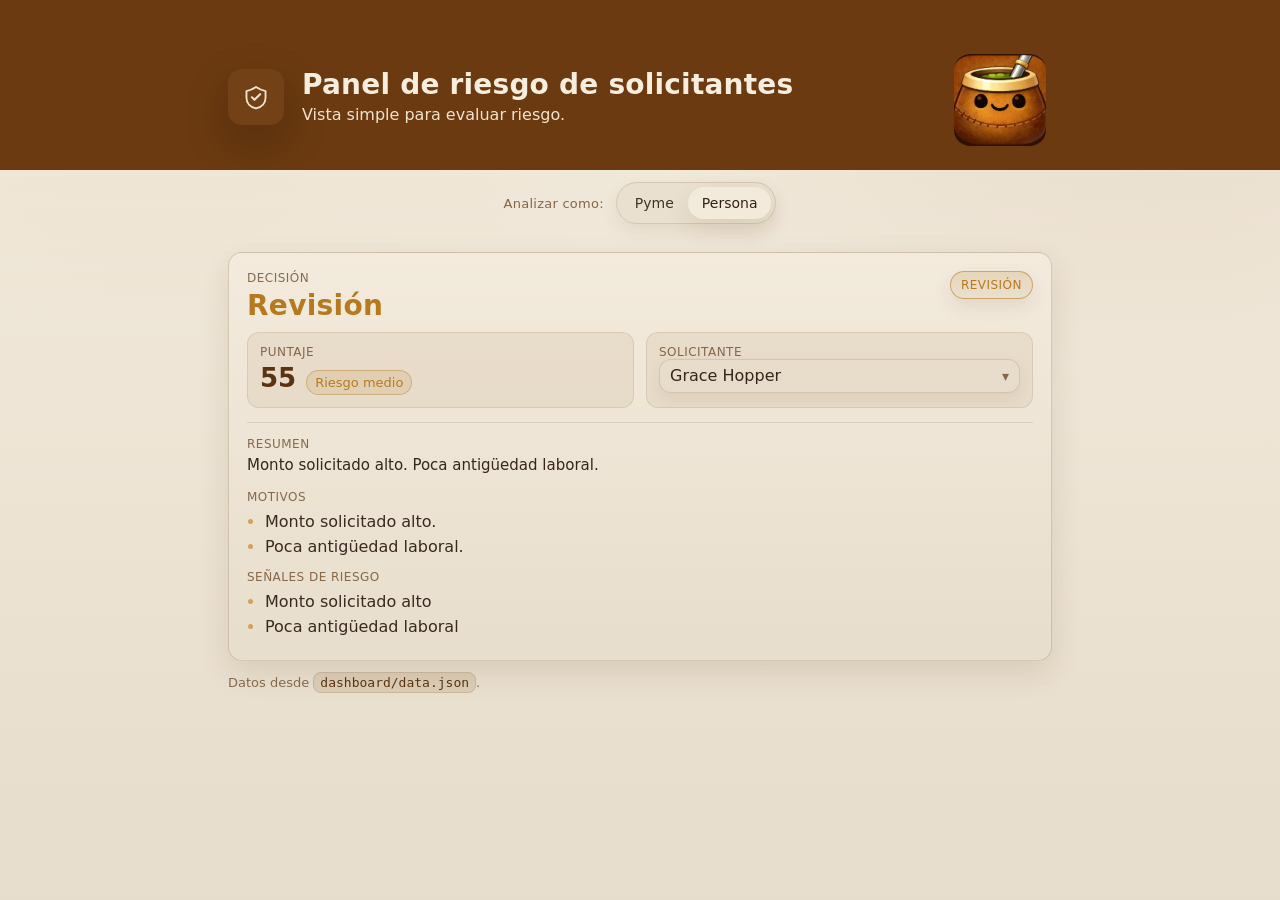
==== dashboard/index.html @ f21d4fff "modo pyme" ====
<!doctype html>
<html lang="es">
  <head>
    <meta charset="UTF-8" />
    <meta name="viewport" content="width=device-width, initial-scale=1.0" />
    <title>Panel de riesgo de solicitantes</title>
    <link rel="icon" href="./favicon.svg" type="image/svg+xml" />
    <link rel="stylesheet" href="./styles.css" />
  </head>
  <body>
    <header class="heroBar">
      <div class="container heroInner">
        <div class="heroFrame">
          <div class="heroBlock heroBlockLeft">
            <div class="heroIcon" aria-hidden="true">
              <svg viewBox="0 0 24 24" fill="none" aria-hidden="true">
                <path
                  d="M12 2.8c3.2 2.2 6.6 3.2 8.8 3.7v6.1c0 4.9-3.4 8.7-8.8 9.9-5.4-1.2-8.8-5-8.8-9.9V6.5c2.2-.5 5.6-1.5 8.8-3.7Z"
                  stroke="currentColor"
                  stroke-width="1.7"
                  stroke-linejoin="round"
                />
                <path
                  d="M8.2 12.2l2.4 2.4 5.2-5.2"
                  stroke="currentColor"
                  stroke-width="1.9"
                  stroke-linecap="round"
                  stroke-linejoin="round"
                />
              </svg>
            </div>
          </div>

          <div class="heroBlock heroBlockCenter">
            <h1 class="heroTitle">Panel de riesgo de solicitantes</h1>
            <p class="heroSubtitle">Vista simple para evaluar riesgo.</p>
          </div>

          <div class="heroBlock heroBlockRight" aria-hidden="true">
            <img class="heroMateo" src="./assets/MATEO-LOGO.png" alt="" aria-hidden="true" />
          </div>
        </div>
      </div>
    </header>

    <section class="analysisBar" aria-label="Tipo de análisis">
      <div class="container analysisInner">
        <div class="analysisLabel">Analizar como:</div>
        <div class="segmented" role="radiogroup" aria-label="Analizar como">
          <input type="radio" name="analysisType" id="analysisPyme" class="segmentedInput" value="pyme" />
          <label for="analysisPyme" class="segmentedOption">Pyme</label>

          <input type="radio" name="analysisType" id="analysisPersona" class="segmentedInput" value="persona" checked />
          <label for="analysisPersona" class="segmentedOption">Persona</label>
        </div>
      </div>
    </section>

    <main class="container">
      <section class="card" id="app">
        <div class="hero">
          <div class="heroTop">
            <div>
              <div class="label">Decisión</div>
              <div class="decisionText" id="decisionText">—</div>
            </div>
            <div class="pill decisionPill" id="decisionPill">—</div>
          </div>
          <div class="heroMeta">
            <div class="metaItem">
              <div class="label">Puntaje</div>
              <div class="metaValue">
                <span class="scoreValue" id="score">—</span>
                <span class="scoreContext" id="scoreContext">—</span>
              </div>
            </div>
            <div class="metaItem">
              <div class="label" id="applicantMetaLabel">Solicitante</div>
              <div class="dropdown" id="applicantDropdown">
                <button class="dropdownTrigger" id="applicantTrigger" type="button" aria-haspopup="listbox" aria-expanded="false">
                  <span class="metaValue" id="applicantName">—</span>
                  <span class="chevron" aria-hidden="true">▾</span>
                </button>
                <div class="dropdownMenu" id="applicantMenu" role="listbox" aria-label="Elegir solicitante">
                  <div class="menuSearch">
                    <input
                      class="menuSearchInput"
                      id="applicantSearch"
                      type="search"
                      placeholder="Buscar solicitante…"
                      autocomplete="off"
                      aria-label="Buscar solicitante"
                    />
                  </div>
                  <div id="applicantMenuItems"></div>
                </div>
              </div>
            </div>
          </div>
        </div>

        <section class="subcard" id="applicantDetails">
          <div class="subcardTitle" id="applicantDetailsTitle">Datos del solicitante</div>
          <div class="detailsGrid">
            <div class="detail" data-field>
              <div class="label" id="labelMonthlyIncome">Ingreso mensual</div>
              <div class="value" id="monthlyIncome">—</div>
            </div>
            <div class="detail" data-field>
              <div class="label" id="labelRequestedAmount">Monto solicitado</div>
              <div class="value" id="requestedAmount">—</div>
            </div>
            <div class="detail" data-field>
              <div class="label" id="labelEmployment">Empleo</div>
              <div class="value" id="employmentStatus">—</div>
            </div>
            <div class="detail" data-field>
              <div class="label" id="labelJobTenure">Antigüedad laboral</div>
              <div class="value" id="monthsAtJob">—</div>
            </div>
          </div>
        </section>

        <div class="field">
          <div class="label">Resumen</div>
          <div class="value summary" id="summary">—</div>
        </div>

        <div class="field">
          <div class="label">Motivos</div>
          <ul class="list" id="reasons"></ul>
        </div>

        <div class="field">
          <div class="label">Señales de riesgo</div>
          <ul class="list" id="flags"></ul>
        </div>
      </section>

      <footer class="footer muted">
        Datos desde <code>dashboard/data.json</code>.
      </footer>
    </main>

    <script type="module" src="./main.js"></script>
  </body>
</html>
---- dashboard/styles.css ----
/* MATEO-inspired palette */
:root {
  
  --brown-dark: #5a3412;
  --brown-medium: #8b5a2b;
  --brown-primary: #fdead6;
  --beige-light: #e7ddcc;
  --beige-medium: #d8c7ae;
  --cream-soft: #f3ebdd;
  --gold-soft: #d3a15a;

  --text: #2a1a10;
  --muted: rgba(90, 52, 18, 0.68);
  --border: rgba(90, 52, 18, 0.18);
  --shadow: 0 12px 30px rgba(90, 52, 18, 0.12);
  --shadow-soft: 0 8px 18px rgba(90, 52, 18, 0.10);
  --radius: 14px;
  --ring: 0 0 0 4px rgba(211, 161, 90, 0.28);

  --risk-low: #1f7a3a;
  --risk-mid: #b7791f;
  --risk-high: #b8322a;

  --hero-icon-size: 56px;
  --hero-text-gap: 14px;
}

* {
  box-sizing: border-box;
}

html,
body {
  height: 100%;
}

body {
  margin: 0;
  /* Unified warm background (no bands / no seams) */
  background:
    radial-gradient(1200px 700px at 12% -10%, rgba(211, 161, 90, 0.10), transparent 60%),
    radial-gradient(900px 600px at 90% 0%, rgba(139, 90, 43, 0.10), transparent 62%),
    linear-gradient(180deg, var(--cream-soft), var(--beige-light));
  color: var(--text);
  font-family: Inter, ui-sans-serif, system-ui, -apple-system, Segoe UI, Roboto, Arial, sans-serif;
}

.container {
  max-width: 860px;
  /* Base container should not impose vertical spacing */
  margin: 0 auto;
  padding: 0 18px;
}

/* === HERO (top bar) === */
.heroBar {
  position: relative;
  overflow: hidden;
  padding: 32px 0 24px 0;
  color: #f3e4cf;
  background: #6b3a10;
  box-shadow: none;
}

.heroBar .container {
  /* Keep hero content positioned as before */
  margin-top: 16px;
  margin-bottom: 0;
}

main.container {
  /* Separate main layout spacing from hero */
  margin-top: 16px;
  margin-bottom: 28px;
}

.analysisBar {
  padding: 12px 0;
}

.analysisInner {
  display: flex;
  align-items: center;
  justify-content: center;
  gap: 12px;
}

.analysisLabel {
  font-size: 13px;
  color: rgba(90, 52, 18, 0.72);
  letter-spacing: 0.02em;
}

.segmented {
  display: inline-flex;
  align-items: center;
  gap: 0;
  padding: 4px;
  border-radius: 999px;
  background: rgba(231, 221, 204, 0.70);
  border: 1px solid rgba(90, 52, 18, 0.14);
  box-shadow: 0 8px 18px rgba(90, 52, 18, 0.08);
}

.segmentedInput {
  position: absolute;
  opacity: 0;
  pointer-events: none;
}

.segmentedOption {
  padding: 8px 14px;
  border-radius: 999px;
  cursor: pointer;
  user-select: none;
  font-size: 14px;
  color: rgba(42, 26, 16, 0.88);
  transition: background 140ms ease, color 140ms ease, box-shadow 140ms ease;
}

.segmentedInput:checked + .segmentedOption {
  background: rgba(243, 235, 221, 0.92);
  color: rgba(42, 26, 16, 0.96);
  box-shadow: 0 10px 24px rgba(90, 52, 18, 0.10);
}

.segmentedOption:focus-visible {
  outline: none;
  box-shadow: var(--ring);
}

.heroBar::before {
  content: none;
}

.heroBar::after {
  content: none;
}

.heroInner {
  position: relative;
  z-index: 1;
  display: block;
}

.heroFrame {
  width: 100%;
  display: grid;
  grid-template-columns: auto 1fr auto;
  align-items: center;
  column-gap: 18px;
  margin-top: 0;
}

.heroBlock {
  min-width: 0;
  display: flex;
  align-items: center;
}

.heroBlockLeft {
  justify-content: flex-start;
}

.heroBlockCenter {
  flex-direction: column;
  align-items: flex-start;
  justify-content: center;
  gap: 6px;
}

.heroBlockRight {
  justify-content: flex-end;
}

.heroIcon {
  width: var(--hero-icon-size);
  height: var(--hero-icon-size);
  border-radius: 14px;
  display: grid;
  place-items: center;
  background: rgba(139, 90, 43, 0.22);
  color: #f3e4cf;
  box-shadow: 0 18px 44px rgba(0, 0, 0, 0.22);
}

.heroIcon svg {
  width: 26px;
  height: 26px;
}

.heroTitle {
  margin: 0;
  font-size: 28px;
  line-height: 1.05;
  font-weight: 700;
  color: #f7eedd;
  letter-spacing: 0.2px;
}

.heroSubtitle {
  margin: 0;
  max-width: 60ch;
  font-size: 16px;
  font-weight: 400;
  color: #f3e4cf;
}

.heroMateo {
  width: 92px;
  height: 92px;
  border-radius: 16px;
  display: block;
  object-fit: cover;
  object-position: center;
  justify-self: end;
  align-self: start;
  margin-top: 6px;
  margin-right: 6px;
}

/* === CONTENT CARD (do not change visual intent) === */
.card {
  margin-top: 0;
  border: 1px solid var(--border);
  border-radius: var(--radius);
  padding: 18px;
  background: linear-gradient(180deg, rgba(243, 235, 221, 0.92), rgba(231, 221, 204, 0.92));
  box-shadow: var(--shadow);
  backdrop-filter: blur(6px);
}

.muted {
  color: var(--muted);
}

/* Dashboard inner hero (decision/score area) */
.hero {
  padding-bottom: 14px;
  border-bottom: 1px solid rgba(90, 52, 18, 0.12);
}

.heroTop {
  display: flex;
  align-items: flex-start;
  justify-content: space-between;
  gap: 12px;
}

.label {
  font-size: 12px;
  color: rgba(90, 52, 18, 0.70);
  text-transform: uppercase;
  letter-spacing: 0.04em;
}

.decisionText {
  margin-top: 6px;
  font-size: 28px;
  line-height: 1.05;
  font-weight: 700;
  letter-spacing: 0.3px;
  color: var(--brown-dark);
}

.decisionText.approve {
  color: var(--risk-low);
}
.decisionText.review {
  color: var(--risk-mid);
}
.decisionText.reject {
  color: var(--risk-high);
}

.pill {
  font-size: 12px;
  padding: 6px 10px;
  border-radius: 999px;
  border: 1px solid var(--border);
  background: rgba(231, 221, 204, 0.75);
  color: var(--brown-dark);
  box-shadow: var(--shadow-soft);
  letter-spacing: 0.04em;
}

.decisionPill {
  padding: 10px 14px;
  font-size: 13px;
}

.pill.approve {
  border-color: rgba(31, 122, 58, 0.40);
  background: linear-gradient(180deg, rgba(31, 122, 58, 0.14), rgba(231, 221, 204, 0.82));
  color: var(--risk-low);
}
.pill.review {
  border-color: rgba(183, 121, 31, 0.55);
  background: linear-gradient(180deg, rgba(183, 121, 31, 0.18), rgba(231, 221, 204, 0.82));
  color: var(--risk-mid);
}
.pill.reject {
  border-color: rgba(184, 50, 42, 0.55);
  background: linear-gradient(180deg, rgba(184, 50, 42, 0.16), rgba(231, 221, 204, 0.82));
  color: var(--risk-high);
}

.heroMeta {
  display: grid;
  grid-template-columns: 1fr 1fr;
  gap: 12px;
  margin-top: 12px;
}

.metaItem {
  padding: 12px;
  border-radius: 12px;
  background: rgba(216, 199, 174, 0.35);
  border: 1px solid rgba(90, 52, 18, 0.10);
}

.metaValue {
  margin-top: 6px;
  display: flex;
  align-items: baseline;
  gap: 10px;
  flex-wrap: wrap;
  font-size: 16px;
  color: rgba(42, 26, 16, 0.94);
}

.scoreValue {
  font-weight: 700;
  color: var(--brown-dark);
  font-size: 26px;
  line-height: 1;
}

.scoreContext {
  font-size: 13px;
  padding: 4px 8px;
  border-radius: 999px;
  border: 1px solid rgba(90, 52, 18, 0.14);
  background: rgba(231, 221, 204, 0.70);
  color: rgba(90, 52, 18, 0.88);
}

.scoreContext.low {
  border-color: rgba(31, 122, 58, 0.35);
  background: rgba(31, 122, 58, 0.10);
  color: var(--risk-low);
}
.scoreContext.medium {
  border-color: rgba(183, 121, 31, 0.40);
  background: rgba(183, 121, 31, 0.12);
  color: var(--risk-mid);
}
.scoreContext.high {
  border-color: rgba(184, 50, 42, 0.40);
  background: rgba(184, 50, 42, 0.10);
  color: var(--risk-high);
}

/* Dropdown */
.dropdown {
  position: relative;
}

.dropdown .label {
  margin-bottom: 8px;
}

.dropdownTrigger {
  width: 100%;
  display: flex;
  align-items: center;
  justify-content: space-between;
  gap: 10px;
  padding: 6px 10px;
  border-radius: 12px;
  background: rgba(231, 221, 204, 0.55);
  border: 1px solid rgba(90, 52, 18, 0.14);
  color: inherit;
  font: inherit;
  cursor: pointer;
  box-shadow: 0 6px 14px rgba(90, 52, 18, 0.08);
}

.dropdownTrigger .metaValue {
  margin-top: 0;
  display: block;
  line-height: 1.2;
}

.dropdownTrigger:focus-visible {
  outline: none;
  box-shadow: var(--ring), 0 6px 14px rgba(90, 52, 18, 0.08);
}

.chevron {
  color: rgba(90, 52, 18, 0.70);
  font-size: 14px;
  line-height: 1;
}

.dropdownMenu {
  position: absolute;
  left: 0;
  right: 0;
  top: calc(100% + 8px);
  z-index: 10;
  display: none;
  padding: 8px;
  border-radius: 14px;
  background: rgba(243, 235, 221, 0.96);
  border: 1px solid rgba(90, 52, 18, 0.16);
  box-shadow: 0 16px 40px rgba(90, 52, 18, 0.16);
  backdrop-filter: blur(8px);
}

.dropdownMenu.open {
  display: block;
}

.menuSearch {
  padding: 4px 4px 8px 4px;
}

.menuSearchInput {
  width: 100%;
  padding: 9px 10px;
  border-radius: 12px;
  border: 1px solid rgba(90, 52, 18, 0.14);
  background: rgba(231, 221, 204, 0.55);
  color: rgba(42, 26, 16, 0.94);
  font: inherit;
}

.menuSearchInput::placeholder {
  color: rgba(90, 52, 18, 0.55);
}

.menuSearchInput:focus-visible {
  outline: none;
  box-shadow: var(--ring);
}

.menuItem {
  width: 100%;
  text-align: left;
  padding: 10px 10px;
  border-radius: 12px;
  border: 1px solid transparent;
  background: transparent;
  cursor: pointer;
  color: rgba(42, 26, 16, 0.94);
  font: inherit;
}

.menuItem:hover {
  background: rgba(216, 199, 174, 0.35);
  border-color: rgba(90, 52, 18, 0.10);
}

.menuItem:focus-visible {
  outline: none;
  box-shadow: var(--ring);
}

/* Subcard + lists */
.field {
  margin-top: 14px;
}

.value {
  margin-top: 4px;
  font-size: 16px;
  color: var(--text);
}

.subcard {
  margin-top: 14px;
  padding: 14px;
  border-radius: 12px;
  border: 1px solid rgba(90, 52, 18, 0.12);
  background: rgba(243, 235, 221, 0.55);
}

.subcardTitle {
  font-weight: 650;
  color: var(--brown-dark);
  letter-spacing: 0.2px;
  margin-bottom: 10px;
}

.detailsGrid {
  display: grid;
  grid-template-columns: repeat(2, minmax(0, 1fr));
  gap: 12px;
}

.detail .value {
  font-size: 15px;
}

.summary {
  font-size: 15px;
  line-height: 1.35;
  color: rgba(42, 26, 16, 0.94);
}

.list {
  margin: 8px 0 0 0;
  padding-left: 18px;
}

.list li {
  color: rgba(42, 26, 16, 0.92);
  margin: 6px 0;
}

.list li::marker {
  color: var(--gold-soft);
}

.footer {
  margin-top: 14px;
  font-size: 13px;
}

code {
  padding: 2px 6px;
  border-radius: 8px;
  background: rgba(216, 199, 174, 0.70);
  border: 1px solid rgba(90, 52, 18, 0.14);
  color: var(--brown-dark);
}

@media (max-width: 720px) {
  .heroInner {
    grid-template-columns: 1fr;
  }
  .heroMateo {
    justify-self: start;
  }
  .heroMeta {
    grid-template-columns: 1fr;
  }
  .detailsGrid {
    grid-template-columns: 1fr;
  }
  .decisionText {
    font-size: 24px;
  }
}
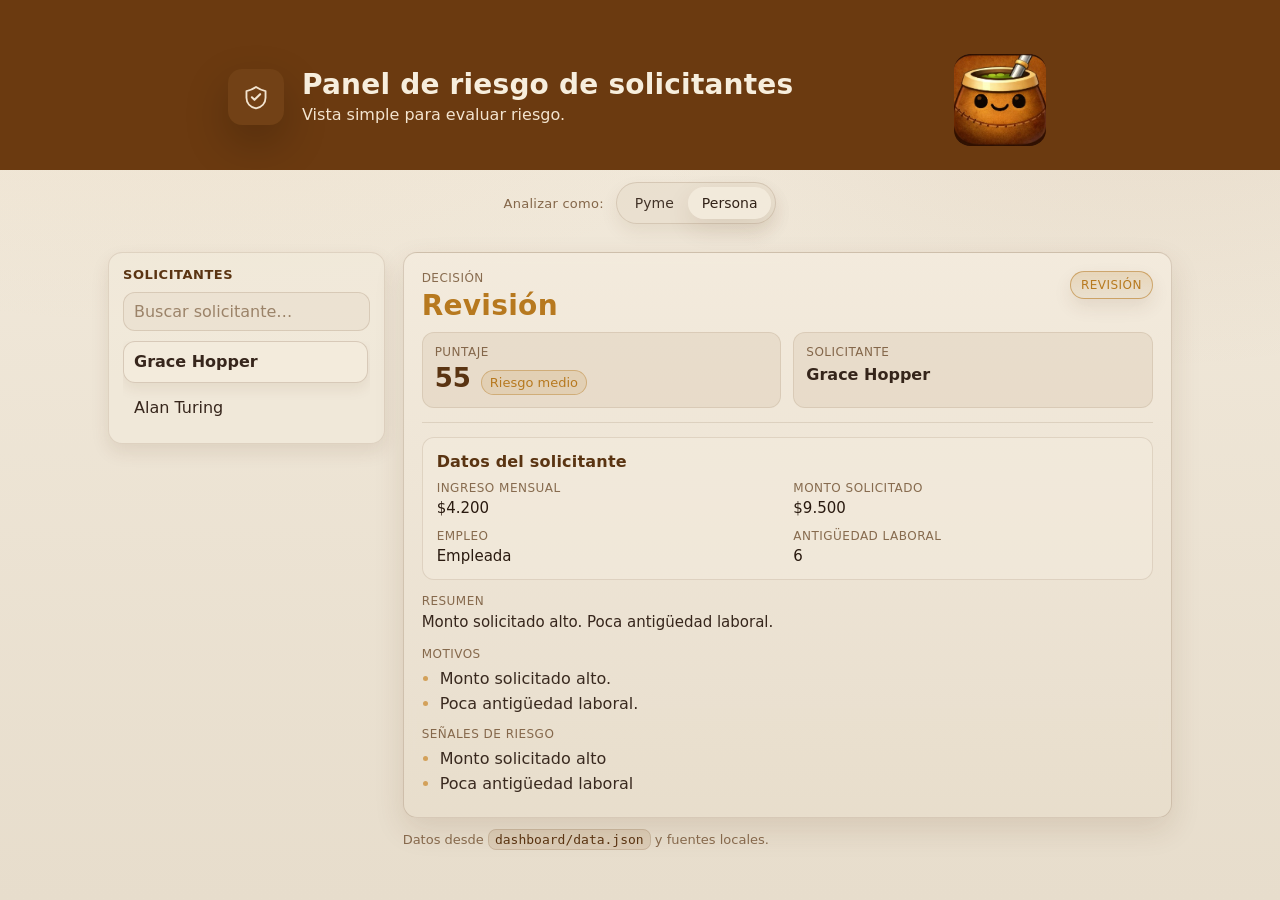
==== commit 7319fb12: "cambio de UI para reacomodar info nueva" ====
--- a/dashboard/index.html
+++ b/dashboard/index.html
@@ -56,93 +56,91 @@
       </div>
     </section>
 
-    <main class="container">
-      <section class="card" id="app">
-        <div class="hero">
-          <div class="heroTop">
-            <div>
-              <div class="label">Decisión</div>
-              <div class="decisionText" id="decisionText">—</div>
-            </div>
-            <div class="pill decisionPill" id="decisionPill">—</div>
-          </div>
-          <div class="heroMeta">
-            <div class="metaItem">
-              <div class="label">Puntaje</div>
-              <div class="metaValue">
-                <span class="scoreValue" id="score">—</span>
-                <span class="scoreContext" id="scoreContext">—</span>
+    <main class="container workspaceLayout">
+      <div class="workspace">
+        <aside class="masterPanel" id="masterPanel" aria-labelledby="masterListTitle">
+          <div class="masterPanelTitle" id="masterListTitle">Solicitantes</div>
+          <input
+            type="search"
+            id="masterSearch"
+            class="masterSearchInput"
+            placeholder="Buscar solicitante…"
+            autocomplete="off"
+            aria-label="Buscar solicitante"
+          />
+          <div class="masterList" id="masterList" role="listbox" aria-label="Lista de solicitantes"></div>
+        </aside>
+
+        <div class="detailPane">
+          <section class="card" id="app">
+            <div class="hero">
+              <div class="heroTop">
+                <div>
+                  <div class="label">Decisión</div>
+                  <div class="decisionText" id="decisionText">—</div>
+                </div>
+                <div class="pill decisionPill" id="decisionPill">—</div>
               </div>
-            </div>
-            <div class="metaItem">
-              <div class="label" id="applicantMetaLabel">Solicitante</div>
-              <div class="dropdown" id="applicantDropdown">
-                <button class="dropdownTrigger" id="applicantTrigger" type="button" aria-haspopup="listbox" aria-expanded="false">
-                  <span class="metaValue" id="applicantName">—</span>
-                  <span class="chevron" aria-hidden="true">▾</span>
-                </button>
-                <div class="dropdownMenu" id="applicantMenu" role="listbox" aria-label="Elegir solicitante">
-                  <div class="menuSearch">
-                    <input
-                      class="menuSearchInput"
-                      id="applicantSearch"
-                      type="search"
-                      placeholder="Buscar solicitante…"
-                      autocomplete="off"
-                      aria-label="Buscar solicitante"
-                    />
+              <div class="heroMeta">
+                <div class="metaItem">
+                  <div class="label">Puntaje</div>
+                  <div class="metaValue">
+                    <span class="scoreValue" id="score">—</span>
+                    <span class="scoreContext" id="scoreContext">—</span>
                   </div>
-                  <div id="applicantMenuItems"></div>
+                </div>
+                <div class="metaItem">
+                  <div class="label" id="applicantMetaLabel">Solicitante</div>
+                  <div class="metaValue entityNameValue" id="applicantName">—</div>
                 </div>
               </div>
             </div>
-          </div>
+
+            <section class="subcard" id="applicantDetails">
+              <div class="subcardTitle" id="applicantDetailsTitle">Datos del solicitante</div>
+              <div class="detailsGrid">
+                <div class="detail" data-field>
+                  <div class="label" id="labelMonthlyIncome">Ingreso mensual</div>
+                  <div class="value" id="monthlyIncome">—</div>
+                </div>
+                <div class="detail" data-field>
+                  <div class="label" id="labelRequestedAmount">Monto solicitado</div>
+                  <div class="value" id="requestedAmount">—</div>
+                </div>
+                <div class="detail" data-field>
+                  <div class="label" id="labelEmployment">Empleo</div>
+                  <div class="value" id="employmentStatus">—</div>
+                </div>
+                <div class="detail" data-field>
+                  <div class="label" id="labelJobTenure">Antigüedad laboral</div>
+                  <div class="value" id="monthsAtJob">—</div>
+                </div>
+              </div>
+            </section>
+
+            <div class="field">
+              <div class="label">Resumen</div>
+              <div class="value summary" id="summary">—</div>
+            </div>
+
+            <div class="field">
+              <div class="label">Motivos</div>
+              <ul class="list" id="reasons"></ul>
+            </div>
+
+            <div class="field">
+              <div class="label">Señales de riesgo</div>
+              <ul class="list" id="flags"></ul>
+            </div>
+          </section>
+
+          <footer class="footer muted">
+            Datos desde <code>dashboard/data.json</code> y fuentes locales.
+          </footer>
         </div>
-
-        <section class="subcard" id="applicantDetails">
-          <div class="subcardTitle" id="applicantDetailsTitle">Datos del solicitante</div>
-          <div class="detailsGrid">
-            <div class="detail" data-field>
-              <div class="label" id="labelMonthlyIncome">Ingreso mensual</div>
-              <div class="value" id="monthlyIncome">—</div>
-            </div>
-            <div class="detail" data-field>
-              <div class="label" id="labelRequestedAmount">Monto solicitado</div>
-              <div class="value" id="requestedAmount">—</div>
-            </div>
-            <div class="detail" data-field>
-              <div class="label" id="labelEmployment">Empleo</div>
-              <div class="value" id="employmentStatus">—</div>
-            </div>
-            <div class="detail" data-field>
-              <div class="label" id="labelJobTenure">Antigüedad laboral</div>
-              <div class="value" id="monthsAtJob">—</div>
-            </div>
-          </div>
-        </section>
-
-        <div class="field">
-          <div class="label">Resumen</div>
-          <div class="value summary" id="summary">—</div>
-        </div>
-
-        <div class="field">
-          <div class="label">Motivos</div>
-          <ul class="list" id="reasons"></ul>
-        </div>
-
-        <div class="field">
-          <div class="label">Señales de riesgo</div>
-          <ul class="list" id="flags"></ul>
-        </div>
-      </section>
-
-      <footer class="footer muted">
-        Datos desde <code>dashboard/data.json</code>.
-      </footer>
+      </div>
     </main>
 
     <script type="module" src="./main.js"></script>
   </body>
 </html>
-
--- a/dashboard/styles.css
+++ b/dashboard/styles.css
@@ -72,6 +72,110 @@
   /* Separate main layout spacing from hero */
   margin-top: 16px;
   margin-bottom: 28px;
+}
+
+main.container.workspaceLayout {
+  max-width: 1100px;
+}
+
+.workspace {
+  display: grid;
+  grid-template-columns: minmax(232px, 26%) minmax(0, 1fr);
+  gap: 18px;
+  align-items: start;
+}
+
+.masterPanel {
+  padding: 14px;
+  border-radius: var(--radius);
+  border: 1px solid rgba(90, 52, 18, 0.12);
+  background: rgba(243, 235, 221, 0.55);
+  box-shadow: var(--shadow-soft);
+}
+
+.masterPanelTitle {
+  font-size: 13px;
+  font-weight: 650;
+  color: var(--brown-dark);
+  letter-spacing: 0.04em;
+  text-transform: uppercase;
+  margin-bottom: 10px;
+}
+
+.masterSearchInput {
+  width: 100%;
+  padding: 9px 10px;
+  border-radius: 12px;
+  border: 1px solid rgba(90, 52, 18, 0.14);
+  background: rgba(231, 221, 204, 0.55);
+  color: rgba(42, 26, 16, 0.94);
+  font: inherit;
+  margin-bottom: 10px;
+}
+
+.masterSearchInput::placeholder {
+  color: rgba(90, 52, 18, 0.55);
+}
+
+.masterSearchInput:focus-visible {
+  outline: none;
+  box-shadow: var(--ring);
+}
+
+.masterList {
+  display: flex;
+  flex-direction: column;
+  gap: 4px;
+  max-height: min(70vh, 520px);
+  overflow-y: auto;
+  padding-right: 2px;
+}
+
+.masterEmpty {
+  padding: 8px 4px;
+  font-size: 13px;
+}
+
+.masterRow {
+  width: 100%;
+  text-align: left;
+  padding: 10px 10px;
+  border-radius: 12px;
+  border: 1px solid transparent;
+  background: transparent;
+  cursor: pointer;
+  color: rgba(42, 26, 16, 0.94);
+  font: inherit;
+  line-height: 1.25;
+}
+
+.masterRow:hover {
+  background: rgba(216, 199, 174, 0.35);
+  border-color: rgba(90, 52, 18, 0.10);
+}
+
+.masterRow:focus-visible {
+  outline: none;
+  box-shadow: var(--ring);
+}
+
+.masterRow.is-active {
+  background: rgba(243, 235, 221, 0.92);
+  border-color: rgba(90, 52, 18, 0.18);
+  box-shadow: 0 6px 14px rgba(90, 52, 18, 0.08);
+  font-weight: 600;
+}
+
+.detailPane {
+  min-width: 0;
+}
+
+.entityNameValue {
+  display: block;
+  font-weight: 650;
+  font-size: 17px;
+  line-height: 1.25;
+  color: rgba(42, 26, 16, 0.96);
 }
 
 .analysisBar {
@@ -552,5 +656,8 @@
   .decisionText {
     font-size: 24px;
   }
-}
-
+  .workspace {
+    grid-template-columns: 1fr;
+  }
+}
+
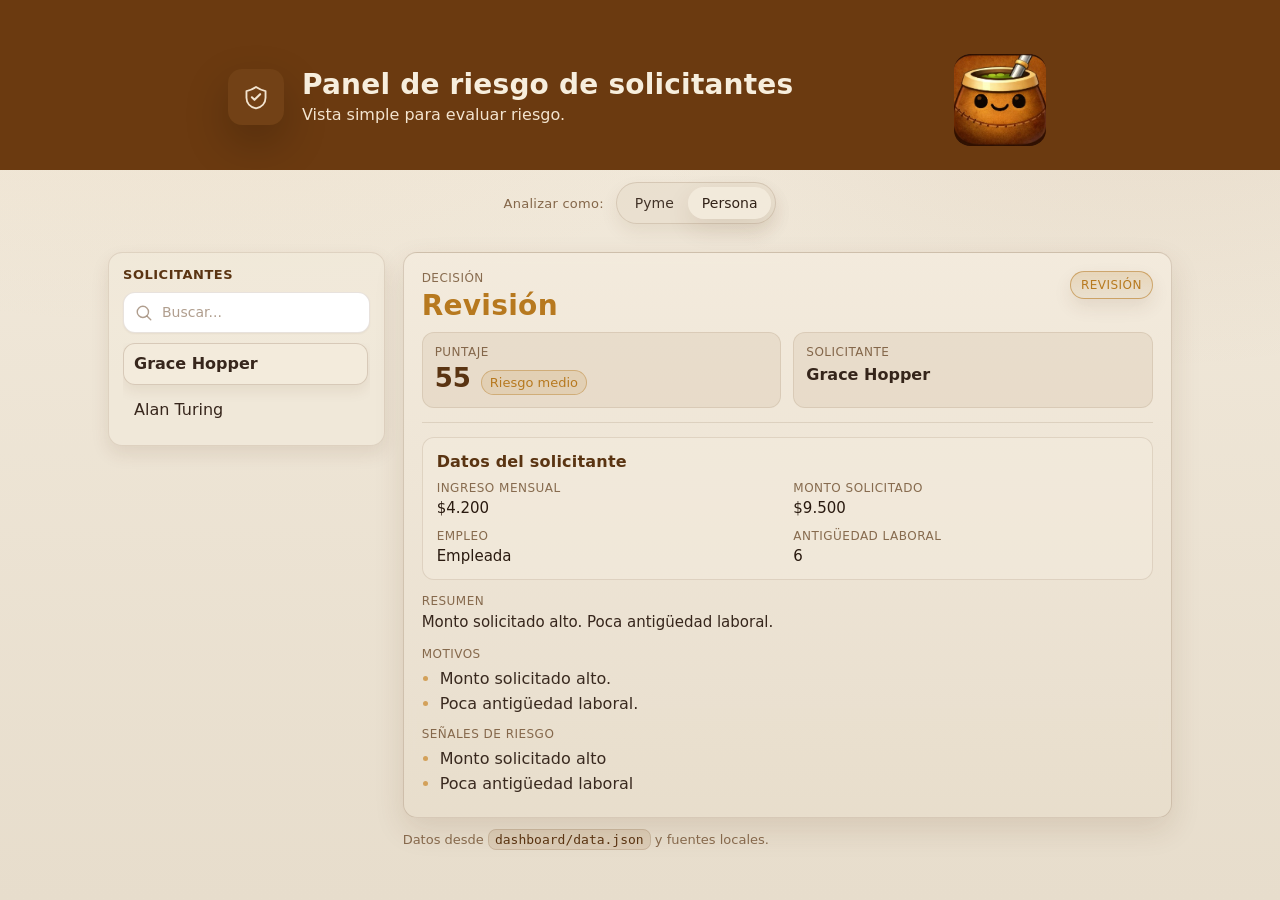
==== commit be4d93ed: "cambio de UI para reacomodar info nueva" ====
--- a/dashboard/index.html
+++ b/dashboard/index.html
@@ -60,14 +60,27 @@
       <div class="workspace">
         <aside class="masterPanel" id="masterPanel" aria-labelledby="masterListTitle">
           <div class="masterPanelTitle" id="masterListTitle">Solicitantes</div>
-          <input
-            type="search"
-            id="masterSearch"
-            class="masterSearchInput"
-            placeholder="Buscar solicitante…"
-            autocomplete="off"
-            aria-label="Buscar solicitante"
-          />
+          <div class="masterSearchWrap">
+            <span class="masterSearchIcon" aria-hidden="true">
+              <svg viewBox="0 0 24 24" fill="none" xmlns="http://www.w3.org/2000/svg">
+                <path
+                  d="M10.5 18a7.5 7.5 0 1 1 0-15 7.5 7.5 0 0 1 0 15Z"
+                  stroke="currentColor"
+                  stroke-width="1.85"
+                  stroke-linejoin="round"
+                />
+                <path d="M16.2 16.2 21 21" stroke="currentColor" stroke-width="1.85" stroke-linecap="round" />
+              </svg>
+            </span>
+            <input
+              type="search"
+              id="masterSearch"
+              class="masterSearchInput"
+              placeholder="Buscar..."
+              autocomplete="off"
+              aria-label="Buscar solicitante"
+            />
+          </div>
           <div class="masterList" id="masterList" role="listbox" aria-label="Lista de solicitantes"></div>
         </aside>
 
--- a/dashboard/styles.css
+++ b/dashboard/styles.css
@@ -102,24 +102,64 @@
   margin-bottom: 10px;
 }
 
-.masterSearchInput {
+.masterSearchWrap {
+  display: flex;
+  align-items: center;
+  gap: 8px;
   width: 100%;
-  padding: 9px 10px;
+  margin-bottom: 10px;
+  padding: 0 10px 0 10px;
+  min-height: 40px;
   border-radius: 12px;
   border: 1px solid rgba(90, 52, 18, 0.14);
-  background: rgba(231, 221, 204, 0.55);
+  background: #fff;
+  box-shadow: inset 0 1px 0 rgba(255, 255, 255, 0.65), 0 1px 2px rgba(90, 52, 18, 0.06);
+}
+
+.masterSearchWrap:focus-within {
+  outline: none;
+  box-shadow: inset 0 1px 0 rgba(255, 255, 255, 0.65), 0 1px 2px rgba(90, 52, 18, 0.06), var(--ring);
+}
+
+.masterSearchIcon {
+  flex-shrink: 0;
+  display: flex;
+  align-items: center;
+  justify-content: center;
+  width: 20px;
+  height: 20px;
+  color: rgba(90, 52, 18, 0.48);
+  margin-top: 1px;
+}
+
+.masterSearchIcon svg {
+  width: 18px;
+  height: 18px;
+  display: block;
+}
+
+.masterSearchInput {
+  flex: 1 1 auto;
+  min-width: 0;
+  width: 100%;
+  margin: 0;
+  padding: 10px 8px 10px 0;
+  border: none;
+  border-radius: 0;
+  background: transparent;
   color: rgba(42, 26, 16, 0.94);
   font: inherit;
-  margin-bottom: 10px;
+  font-size: 14px;
+  line-height: 1.35;
 }
 
 .masterSearchInput::placeholder {
-  color: rgba(90, 52, 18, 0.55);
-}
-
-.masterSearchInput:focus-visible {
+  color: rgba(90, 52, 18, 0.48);
+  opacity: 1;
+}
+
+.masterSearchInput:focus {
   outline: none;
-  box-shadow: var(--ring);
 }
 
 .masterList {
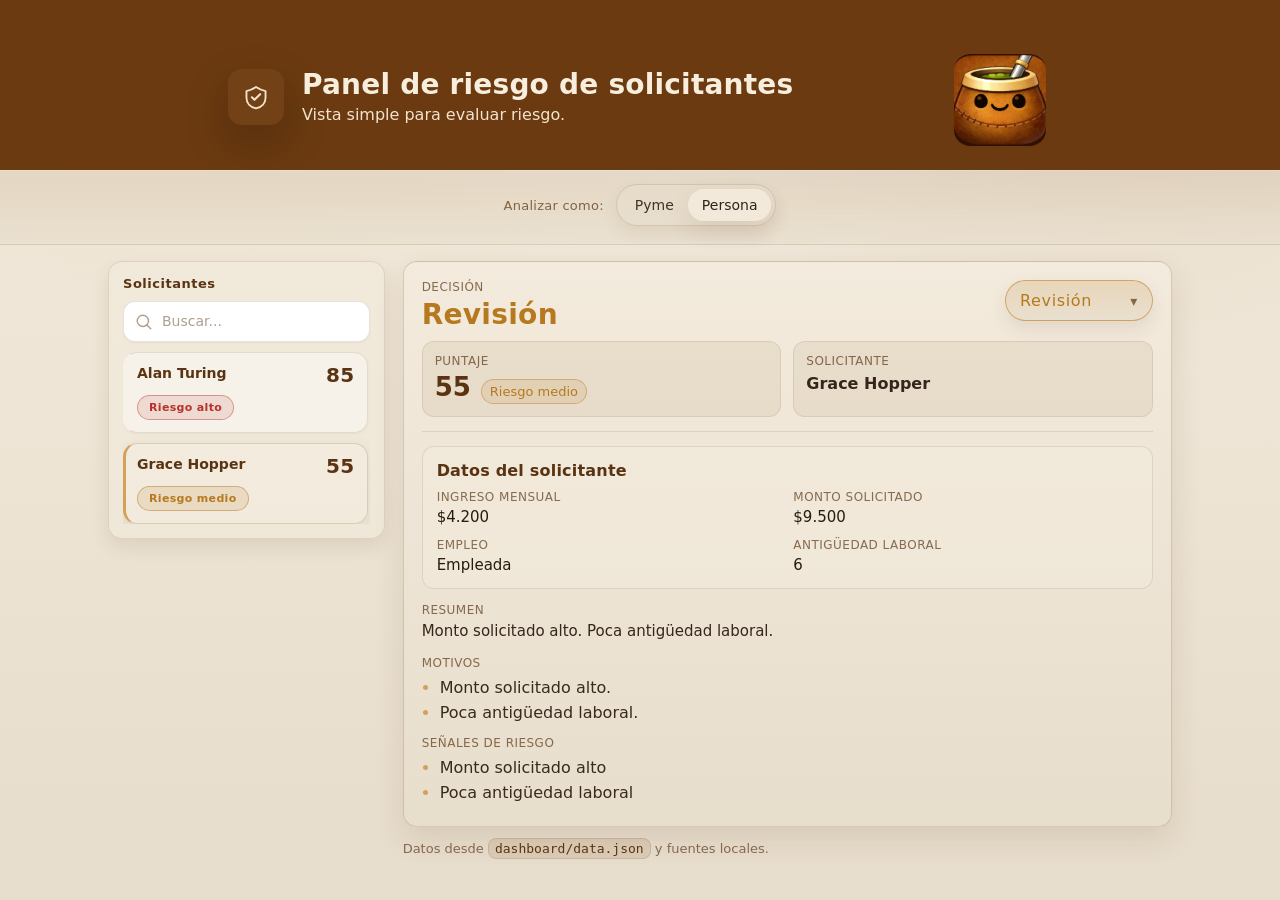
==== commit ca655c25: "cambio de UI para reacomodar info nueva" ====
--- a/dashboard/index.html
+++ b/dashboard/index.html
@@ -92,7 +92,24 @@
                   <div class="label">Decisión</div>
                   <div class="decisionText" id="decisionText">—</div>
                 </div>
-                <div class="pill decisionPill" id="decisionPill">—</div>
+                <div class="dropdown decisionDropdown" id="decisionDropdown">
+                  <button
+                    type="button"
+                    class="pill decisionPill decisionPillTrigger"
+                    id="decisionPillTrigger"
+                    aria-haspopup="listbox"
+                    aria-expanded="false"
+                    aria-label="Cambiar estado de decisión"
+                  >
+                    <span id="decisionPillLabel">—</span>
+                    <span class="chevron" aria-hidden="true">▾</span>
+                  </button>
+                  <div class="dropdownMenu decisionDropdownMenu" id="decisionPillMenu" role="listbox" aria-label="Estado">
+                    <button type="button" class="menuItem" role="option" data-decision="reject">Rechazado</button>
+                    <button type="button" class="menuItem" role="option" data-decision="approve">Aceptado</button>
+                    <button type="button" class="menuItem" role="option" data-decision="review">Revisión</button>
+                  </div>
+                </div>
               </div>
               <div class="heroMeta">
                 <div class="metaItem">
--- a/dashboard/styles.css
+++ b/dashboard/styles.css
@@ -98,7 +98,6 @@
   font-weight: 650;
   color: var(--brown-dark);
   letter-spacing: 0.04em;
-  text-transform: uppercase;
   margin-bottom: 10px;
 }
 
@@ -165,7 +164,7 @@
 .masterList {
   display: flex;
   flex-direction: column;
-  gap: 4px;
+  gap: 10px;
   max-height: min(70vh, 520px);
   overflow-y: auto;
   padding-right: 2px;
@@ -176,34 +175,98 @@
   font-size: 13px;
 }
 
-.masterRow {
+.masterCard {
   width: 100%;
   text-align: left;
-  padding: 10px 10px;
-  border-radius: 12px;
-  border: 1px solid transparent;
-  background: transparent;
+  padding: 12px 12px 12px 11px;
+  border-radius: 14px;
+  border: 1px solid rgba(90, 52, 18, 0.12);
+  border-left: 3px solid transparent;
+  background: rgba(255, 255, 255, 0.42);
+  box-shadow: 0 1px 3px rgba(90, 52, 18, 0.05);
   cursor: pointer;
   color: rgba(42, 26, 16, 0.94);
   font: inherit;
+  transition: background 140ms ease, border-color 140ms ease, box-shadow 140ms ease;
+}
+
+.masterCard:hover {
+  background: rgba(255, 255, 255, 0.62);
+  border-color: rgba(90, 52, 18, 0.16);
+}
+
+.masterCard:focus-visible {
+  outline: none;
+  box-shadow: var(--ring), 0 1px 3px rgba(90, 52, 18, 0.05);
+}
+
+.masterCard.is-active {
+  background: rgba(243, 235, 221, 0.88);
+  border-color: rgba(90, 52, 18, 0.16);
+  border-left-color: var(--gold-soft);
+  box-shadow: 0 6px 16px rgba(90, 52, 18, 0.10);
+}
+
+.masterCardTop {
+  display: flex;
+  align-items: flex-start;
+  justify-content: space-between;
+  gap: 10px;
+}
+
+.masterCardName {
+  flex: 1 1 auto;
+  min-width: 0;
+  font-size: 14px;
+  font-weight: 650;
   line-height: 1.25;
-}
-
-.masterRow:hover {
-  background: rgba(216, 199, 174, 0.35);
-  border-color: rgba(90, 52, 18, 0.10);
-}
-
-.masterRow:focus-visible {
-  outline: none;
-  box-shadow: var(--ring);
-}
-
-.masterRow.is-active {
-  background: rgba(243, 235, 221, 0.92);
-  border-color: rgba(90, 52, 18, 0.18);
-  box-shadow: 0 6px 14px rgba(90, 52, 18, 0.08);
-  font-weight: 600;
+  color: var(--brown-dark);
+}
+
+.masterCardScore {
+  flex-shrink: 0;
+  font-size: 20px;
+  font-weight: 700;
+  line-height: 1;
+  letter-spacing: 0.02em;
+  color: var(--brown-dark);
+}
+
+.masterCardPill {
+  display: inline-block;
+  margin-top: 10px;
+  font-size: 11px;
+  font-weight: 650;
+  letter-spacing: 0.03em;
+  padding: 5px 11px;
+  border-radius: 999px;
+  border: 1px solid rgba(90, 52, 18, 0.14);
+  background: rgba(231, 221, 204, 0.55);
+  color: rgba(90, 52, 18, 0.88);
+}
+
+.masterCardPill.low {
+  border-color: rgba(31, 122, 58, 0.38);
+  background: rgba(31, 122, 58, 0.12);
+  color: var(--risk-low);
+}
+
+.masterCardPill.medium {
+  border-color: rgba(183, 121, 31, 0.45);
+  background: rgba(183, 121, 31, 0.14);
+  color: var(--risk-mid);
+}
+
+.masterCardPill.high {
+  border-color: rgba(184, 50, 42, 0.42);
+  background: rgba(184, 50, 42, 0.12);
+  color: var(--risk-high);
+}
+
+.masterCardPill.neutral {
+  border-color: rgba(90, 52, 18, 0.12);
+  background: rgba(231, 221, 204, 0.45);
+  color: rgba(90, 52, 18, 0.72);
 }
 
 .detailPane {
@@ -219,7 +282,16 @@
 }
 
 .analysisBar {
-  padding: 12px 0;
+  width: 100%;
+  padding: 14px 0 18px;
+  background: linear-gradient(
+    180deg,
+    rgba(107, 58, 16, 0.09) 0%,
+    rgba(216, 199, 174, 0.38) 42%,
+    rgba(231, 221, 204, 0.58) 100%
+  );
+  border-bottom: 1px solid rgba(90, 52, 18, 0.08);
+  box-shadow: inset 0 1px 0 rgba(255, 255, 255, 0.18);
 }
 
 .analysisInner {
@@ -431,6 +503,36 @@
 .decisionPill {
   padding: 10px 14px;
   font-size: 13px;
+}
+
+.decisionDropdown {
+  position: relative;
+  align-self: flex-start;
+  z-index: 4;
+}
+
+.decisionPillTrigger {
+  display: inline-flex;
+  align-items: center;
+  justify-content: space-between;
+  gap: 8px;
+  min-width: 148px;
+  cursor: pointer;
+  color: inherit;
+  font: inherit;
+  text-align: left;
+}
+
+.decisionPillTrigger:focus-visible {
+  outline: none;
+  box-shadow: var(--ring);
+}
+
+.dropdown.decisionDropdown .dropdownMenu.decisionDropdownMenu {
+  left: auto;
+  right: 0;
+  min-width: 100%;
+  white-space: nowrap;
 }
 
 .pill.approve {
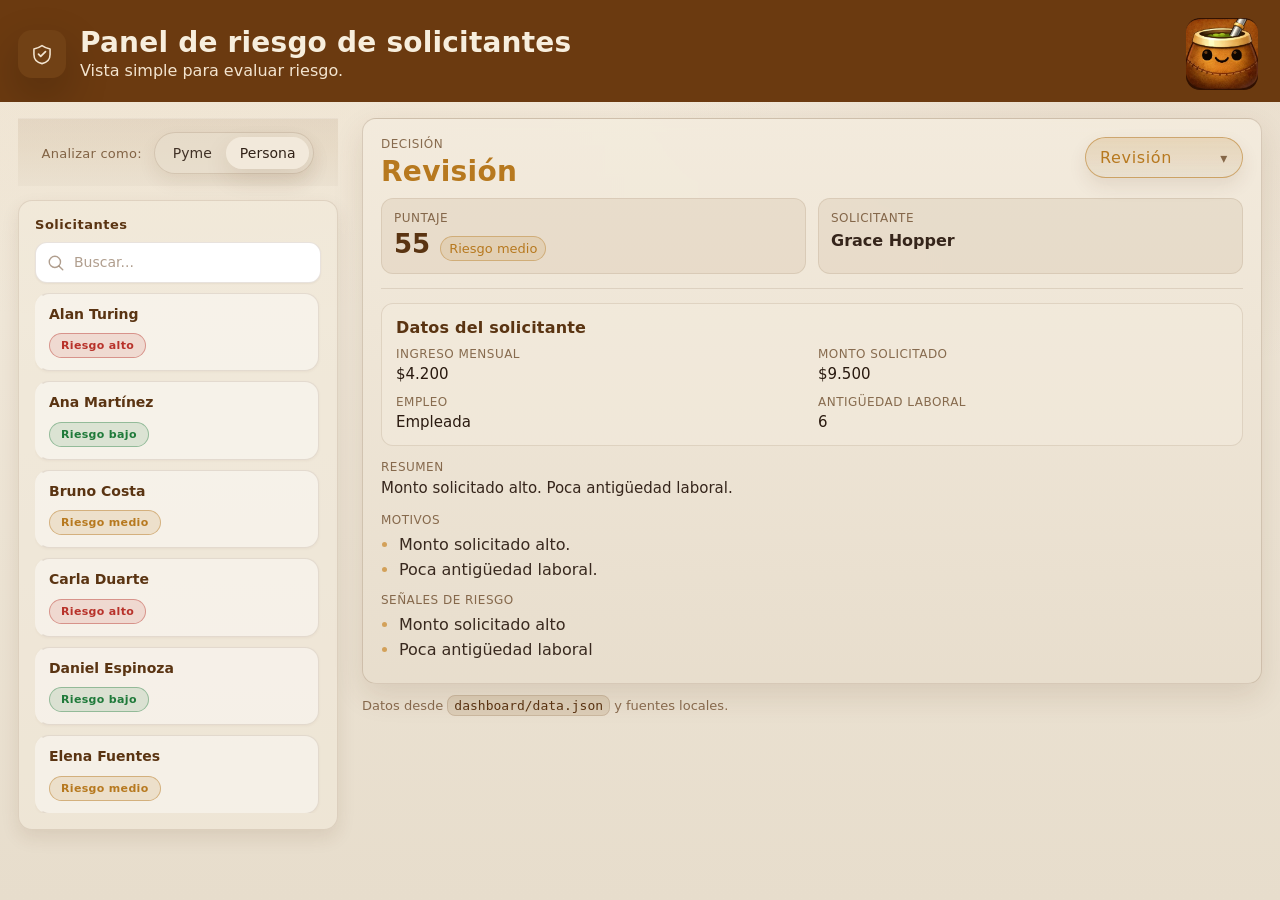
==== commit 63eb7357: "alineacion del bloque superior del hero" ====
--- a/dashboard/index.html
+++ b/dashboard/index.html
@@ -43,21 +43,21 @@
       </div>
     </header>
 
-    <section class="analysisBar" aria-label="Tipo de análisis">
-      <div class="container analysisInner">
-        <div class="analysisLabel">Analizar como:</div>
-        <div class="segmented" role="radiogroup" aria-label="Analizar como">
-          <input type="radio" name="analysisType" id="analysisPyme" class="segmentedInput" value="pyme" />
-          <label for="analysisPyme" class="segmentedOption">Pyme</label>
-
-          <input type="radio" name="analysisType" id="analysisPersona" class="segmentedInput" value="persona" checked />
-          <label for="analysisPersona" class="segmentedOption">Persona</label>
-        </div>
-      </div>
-    </section>
-
     <main class="container workspaceLayout">
       <div class="workspace">
+        <section class="analysisBar" aria-label="Tipo de análisis">
+          <div class="analysisInner">
+            <div class="analysisLabel">Analizar como:</div>
+            <div class="segmented" role="radiogroup" aria-label="Analizar como">
+              <input type="radio" name="analysisType" id="analysisPyme" class="segmentedInput" value="pyme" />
+              <label for="analysisPyme" class="segmentedOption">Pyme</label>
+
+              <input type="radio" name="analysisType" id="analysisPersona" class="segmentedInput" value="persona" checked />
+              <label for="analysisPersona" class="segmentedOption">Persona</label>
+            </div>
+          </div>
+        </section>
+
         <aside class="masterPanel" id="masterPanel" aria-labelledby="masterListTitle">
           <div class="masterPanelTitle" id="masterListTitle">Solicitantes</div>
           <div class="masterSearchWrap">
--- a/dashboard/styles.css
+++ b/dashboard/styles.css
@@ -56,15 +56,16 @@
 .heroBar {
   position: relative;
   overflow: hidden;
-  padding: 32px 0 24px 0;
+  padding: 14px 0 12px;
   color: #f3e4cf;
   background: #6b3a10;
   box-shadow: none;
+  --hero-icon-size: 48px;
 }
 
 .heroBar .container {
-  /* Keep hero content positioned as before */
-  margin-top: 16px;
+  max-width: 1400px;
+  margin-top: 4px;
   margin-bottom: 0;
 }
 
@@ -75,18 +76,42 @@
 }
 
 main.container.workspaceLayout {
-  max-width: 1100px;
+  max-width: 1400px;
 }
 
 .workspace {
   display: grid;
-  grid-template-columns: minmax(232px, 26%) minmax(0, 1fr);
-  gap: 18px;
+  grid-template-columns: minmax(272px, 320px) minmax(0, 1fr);
+  grid-template-rows: auto auto;
+  column-gap: 24px;
+  row-gap: 14px;
   align-items: start;
+  overflow: visible;
+}
+
+.workspace > .analysisBar {
+  grid-column: 1;
+  grid-row: 1;
+  width: 100%;
+  max-width: 100%;
+  margin: 0;
+  align-self: start;
+}
+
+.workspace > .masterPanel {
+  grid-column: 1;
+  grid-row: 2;
+  align-self: start;
+}
+
+.workspace > .detailPane {
+  grid-column: 2;
+  grid-row: 1 / span 2;
+  align-self: start;
 }
 
 .masterPanel {
-  padding: 14px;
+  padding: 16px;
   border-radius: var(--radius);
   border: 1px solid rgba(90, 52, 18, 0.12);
   background: rgba(243, 235, 221, 0.55);
@@ -207,28 +232,12 @@
   box-shadow: 0 6px 16px rgba(90, 52, 18, 0.10);
 }
 
-.masterCardTop {
-  display: flex;
-  align-items: flex-start;
-  justify-content: space-between;
-  gap: 10px;
-}
-
 .masterCardName {
-  flex: 1 1 auto;
-  min-width: 0;
+  display: block;
+  width: 100%;
   font-size: 14px;
   font-weight: 650;
   line-height: 1.25;
-  color: var(--brown-dark);
-}
-
-.masterCardScore {
-  flex-shrink: 0;
-  font-size: 20px;
-  font-weight: 700;
-  line-height: 1;
-  letter-spacing: 0.02em;
   color: var(--brown-dark);
 }
 
@@ -271,6 +280,7 @@
 
 .detailPane {
   min-width: 0;
+  overflow: visible;
 }
 
 .entityNameValue {
@@ -283,14 +293,13 @@
 
 .analysisBar {
   width: 100%;
-  padding: 14px 0 18px;
+  padding: 14px 4px 12px;
   background: linear-gradient(
     180deg,
     rgba(107, 58, 16, 0.09) 0%,
     rgba(216, 199, 174, 0.38) 42%,
     rgba(231, 221, 204, 0.58) 100%
   );
-  border-bottom: 1px solid rgba(90, 52, 18, 0.08);
   box-shadow: inset 0 1px 0 rgba(255, 255, 255, 0.18);
 }
 
@@ -298,7 +307,9 @@
   display: flex;
   align-items: center;
   justify-content: center;
+  flex-wrap: wrap;
   gap: 12px;
+  width: 100%;
 }
 
 .analysisLabel {
@@ -364,7 +375,7 @@
   display: grid;
   grid-template-columns: auto 1fr auto;
   align-items: center;
-  column-gap: 18px;
+  column-gap: 14px;
   margin-top: 0;
 }
 
@@ -382,7 +393,7 @@
   flex-direction: column;
   align-items: flex-start;
   justify-content: center;
-  gap: 6px;
+  gap: 3px;
 }
 
 .heroBlockRight {
@@ -403,6 +414,11 @@
 .heroIcon svg {
   width: 26px;
   height: 26px;
+}
+
+.heroBar .heroIcon svg {
+  width: 22px;
+  height: 22px;
 }
 
 .heroTitle {
@@ -435,6 +451,15 @@
   margin-right: 6px;
 }
 
+.heroBar .heroMateo {
+  width: 72px;
+  height: 72px;
+  border-radius: 14px;
+  align-self: center;
+  margin-top: 0;
+  margin-right: 4px;
+}
+
 /* === CONTENT CARD (do not change visual intent) === */
 .card {
   margin-top: 0;
@@ -444,6 +469,7 @@
   background: linear-gradient(180deg, rgba(243, 235, 221, 0.92), rgba(231, 221, 204, 0.92));
   box-shadow: var(--shadow);
   backdrop-filter: blur(6px);
+  overflow: visible;
 }
 
 .muted {
@@ -454,6 +480,7 @@
 .hero {
   padding-bottom: 14px;
   border-bottom: 1px solid rgba(90, 52, 18, 0.12);
+  overflow: visible;
 }
 
 .heroTop {
@@ -461,6 +488,7 @@
   align-items: flex-start;
   justify-content: space-between;
   gap: 12px;
+  overflow: visible;
 }
 
 .label {
@@ -508,7 +536,8 @@
 .decisionDropdown {
   position: relative;
   align-self: flex-start;
-  z-index: 4;
+  flex-shrink: 0;
+  z-index: 20;
 }
 
 .decisionPillTrigger {
@@ -516,23 +545,24 @@
   align-items: center;
   justify-content: space-between;
   gap: 8px;
-  min-width: 148px;
+  min-width: 158px;
+  max-width: 100%;
   cursor: pointer;
   color: inherit;
   font: inherit;
   text-align: left;
 }
 
+#decisionPillLabel {
+  flex: 1 1 auto;
+  min-width: 0;
+  overflow: hidden;
+  text-overflow: ellipsis;
+}
+
 .decisionPillTrigger:focus-visible {
   outline: none;
   box-shadow: var(--ring);
-}
-
-.dropdown.decisionDropdown .dropdownMenu.decisionDropdownMenu {
-  left: auto;
-  right: 0;
-  min-width: 100%;
-  white-space: nowrap;
 }
 
 .pill.approve {
@@ -711,6 +741,29 @@
 .menuItem:focus-visible {
   outline: none;
   box-shadow: var(--ring);
+}
+
+/* Decision estado: menú alineado al trigger, por encima del resto de la card */
+.dropdown.decisionDropdown .dropdownMenu.decisionDropdownMenu {
+  position: absolute;
+  top: calc(100% + 8px);
+  right: 0;
+  left: auto;
+  width: max(100%, 12.75rem);
+  min-width: 12.75rem;
+  max-width: min(17rem, calc(100vw - 32px));
+  margin: 0;
+  padding: 6px;
+  z-index: 200;
+  box-sizing: border-box;
+}
+
+.dropdown.decisionDropdown .dropdownMenu.decisionDropdownMenu .menuItem {
+  display: block;
+  width: 100%;
+  box-sizing: border-box;
+  white-space: nowrap;
+  padding: 10px 12px;
 }
 
 /* Subcard + lists */
@@ -800,6 +853,15 @@
   }
   .workspace {
     grid-template-columns: 1fr;
+    grid-template-rows: auto;
+    row-gap: 14px;
   }
-}
-
+
+  .workspace > .analysisBar,
+  .workspace > .masterPanel,
+  .workspace > .detailPane {
+    grid-column: 1;
+    grid-row: auto;
+  }
+}
+
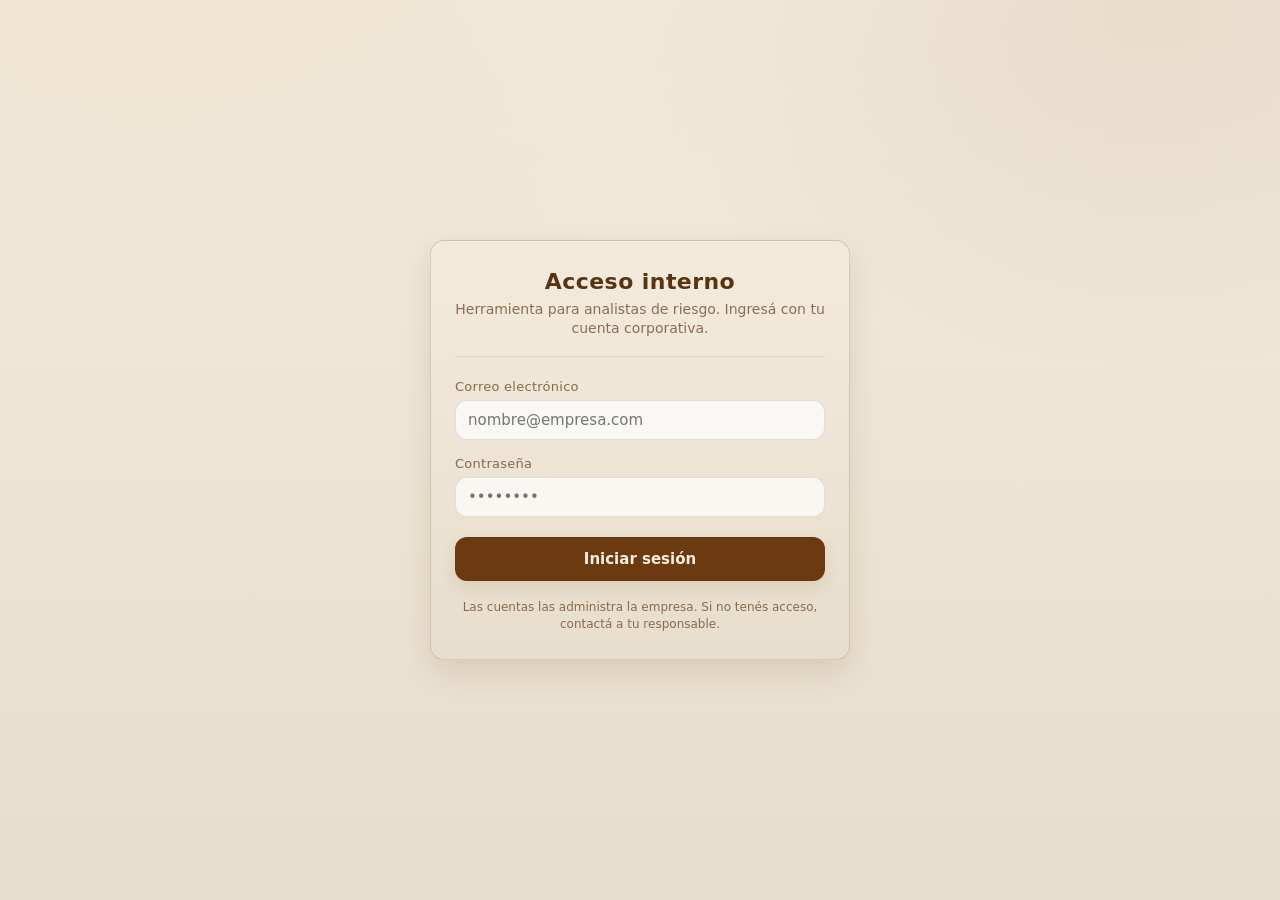
==== commit 7b4de6a0: "agrega pantalla de login interna" ====
--- a/dashboard/index.html
+++ b/dashboard/index.html
@@ -6,6 +6,17 @@
     <title>Panel de riesgo de solicitantes</title>
     <link rel="icon" href="./favicon.svg" type="image/svg+xml" />
     <link rel="stylesheet" href="./styles.css" />
+    <script>
+      (function () {
+        try {
+          if (!sessionStorage.getItem("dashboard_auth")) {
+            window.location.replace("login.html");
+          }
+        } catch {
+          window.location.replace("login.html");
+        }
+      })();
+    </script>
   </head>
   <body>
     <header class="heroBar">
@@ -164,8 +175,9 @@
             </div>
           </section>
 
-          <footer class="footer muted">
-            Datos desde <code>dashboard/data.json</code> y fuentes locales.
+          <footer class="footer muted footerRow">
+            <span>Datos desde <code>dashboard/data.json</code> y fuentes locales.</span>
+            <button type="button" class="footerLogout" id="footerLogout">Cerrar sesión</button>
           </footer>
         </div>
       </div>
--- a/dashboard/styles.css
+++ b/dashboard/styles.css
@@ -293,14 +293,11 @@
 
 .analysisBar {
   width: 100%;
-  padding: 14px 4px 12px;
-  background: linear-gradient(
-    180deg,
-    rgba(107, 58, 16, 0.09) 0%,
-    rgba(216, 199, 174, 0.38) 42%,
-    rgba(231, 221, 204, 0.58) 100%
-  );
-  box-shadow: inset 0 1px 0 rgba(255, 255, 255, 0.18);
+  padding: 16px;
+  border-radius: var(--radius);
+  border: 1px solid rgba(90, 52, 18, 0.12);
+  background: rgba(243, 235, 221, 0.55);
+  box-shadow: var(--shadow-soft);
 }
 
 .analysisInner {
@@ -825,6 +822,31 @@
 .footer {
   margin-top: 14px;
   font-size: 13px;
+}
+
+.footerRow {
+  display: flex;
+  flex-wrap: wrap;
+  align-items: center;
+  justify-content: space-between;
+  gap: 10px 16px;
+}
+
+.footerLogout {
+  margin: 0;
+  padding: 0;
+  border: none;
+  background: none;
+  font: inherit;
+  font-size: 13px;
+  color: var(--muted);
+  text-decoration: underline;
+  cursor: pointer;
+  text-underline-offset: 2px;
+}
+
+.footerLogout:hover {
+  color: var(--brown-dark);
 }
 
 code {
